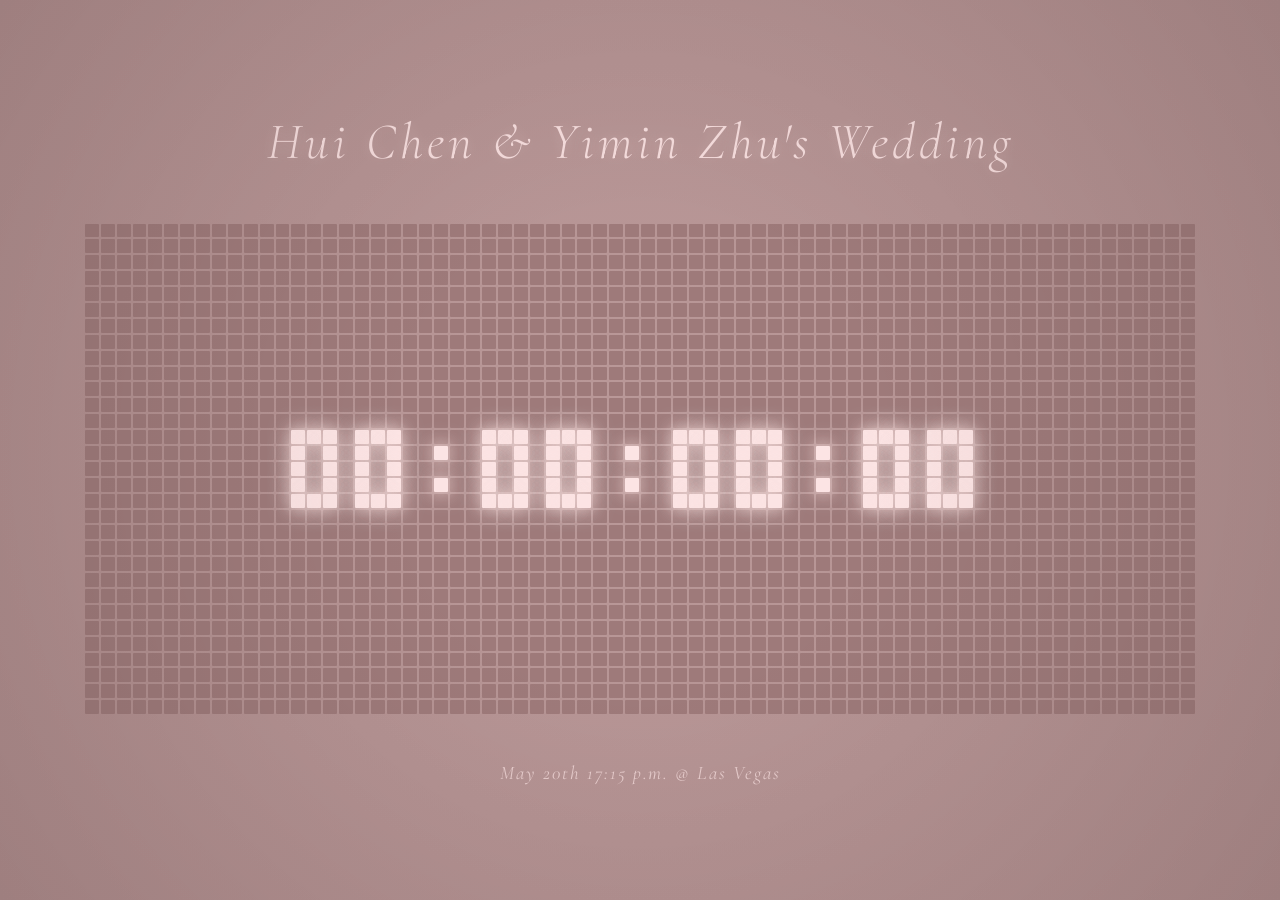
==== wedding.html @ e236e1ac "Add wedding page." ====
<!DOCTYPE html>
<html lang="en">
<head>
	<meta charset="utf-8">
	<meta name="viewport" content="width=device-width, initial-scale=1">

	<!-- Google Font -->
	<link href="https://fonts.googleapis.com/css?family=Roboto&display=swap" rel="stylesheet">
	<link href="https://fonts.googleapis.com/css2?family=Cormorant+Garamond:ital,wght@0,300;1,300&display=swap" rel="stylesheet">

  <!-- Stylesheets -->
	<link rel="stylesheet" href="https://stackpath.bootstrapcdn.com/bootstrap/4.3.1/css/bootstrap.min.css" integrity="sha384-ggOyR0iXCbMQv3Xipma34MD+dH/1fQ784/j6cY/iJTQUOhcWr7x9JvoRxT2MZw1T" crossorigin="anonymous">
	<link href="/lib/fontawesome/css/all.css" rel="stylesheet"> <!--load all styles -->
	<link rel="stylesheet" href="css/owl.carousel.min.css"/>
	<link rel="stylesheet" href="css/animate.css"/>
  <!-- Bootstrap Gallery Template
  @link https://colorlib.com/wp/free-bootstrap-gallery-templates/}
  @author colorlib
  @version 1.0-->
  <link rel="stylesheet" href="css/colorlib.css"/>
  <link rel="stylesheet" href="css/progress.css"/>
	<link rel="stylesheet" href="css/style.css"/>

	<link rel="stylesheet" href="css/style_wedding.css">

  <title>Wedding</title>
</head>

<body>
	<div class="spacial-controls">
		<div class="nav-switch-warp">
			<div class="nav-switch">
				<div class="ns-bar"></div>
			</div>
		</div>
	</div>

	<div class="container">
    <h1 class="wedding-title">Hui Chen <span>&</span> Yimin Zhu's Wedding</h1>
    <div id="pixel-canvas"></div>
    <div class="location-label">May 20th 17:15 p.m. @ Las Vegas</div>
  </div>

  <div class="overlay"></div>

	<!--====== Javascripts & Jquery ======-->
  <script src="https://code.jquery.com/jquery-3.3.1.slim.min.js" integrity="sha384-q8i/X+965DzO0rT7abK41JStQIAqVgRVzpbzo5smXKp4YfRvH+8abtTE1Pi6jizo" crossorigin="anonymous"></script>
  <script src="https://cdnjs.cloudflare.com/ajax/libs/popper.js/1.14.7/umd/popper.min.js" integrity="sha384-UO2eT0CpHqdSJQ6hJty5KVphtPhzWj9WO1clHTMGa3JDZwrnQq4sF86dIHNDz0W1" crossorigin="anonymous"></script>
  <script src="https://stackpath.bootstrapcdn.com/bootstrap/4.3.1/js/bootstrap.min.js" integrity="sha384-JjSmVgyd0p3pXB1rRibZUAYoIIy6OrQ6VrjIEaFf/nJGzIxFDsf4x0xIM+B07jRM" crossorigin="anonymous"></script>
  <script src="js/<bootstrap.bundle.min.js"></script>
  <script src="js/owl.carousel.min.js"></script>
	<script src="js/jquery.nicescroll.min.js"></script>
	<script src="js/isotope.pkgd.min.js"></script>
	<script src="js/imagesloaded.pkgd.min.js"></script>
	<script src="js/circle-progress.min.js"></script>
	<script src="js/colorlib.js"></script>

  <script src="js/progressbar.js"></script>
  <script src="js/progress.js"></script>
	<script src="js/main.js"></script>

	<script src="js/script_wedding.js"></script>

	</body>
</html>
---- css/style_wedding.css ----
:root {
  --canvas-bg: #b08d8d;
  --off-pixel: #9e7a7a;
  --on-pixel: #fce4e4;
  --grid-columns: 70;
  --pixel-gap: 2px;

  /* --- SLOWER ANIMATIONS --- */
  --pulse-speed: 4s;      /* Much slower heartbeat (was 2.5s) */
  --wave-speed: 12s;      /* Much slower background shimmer (was 8s) */
  --scale-amount: 1.35;   /* Slightly gentler growth */
}

body {
  margin: 0;
  padding: 0;
  width: 100vw;
  height: 100vh;
  overflow: hidden;
  background-color: var(--canvas-bg);
  background: radial-gradient(circle at center, #ba9999 0%, #b08d8d 100%);
  display: flex;
  justify-content: center;
  align-items: center;
  font-family: 'Cormorant Garamond', serif;
}

.container {
  display: flex;
  flex-direction: column;
  align-items: center;
  width: 95vw;
  height: 90vh;
  justify-content: center;
  z-index: 10;
}

/* Elegant Title Styling */
.wedding-title {
  font-size: clamp(1.8rem, 6vw, 3.2rem);
  color: var(--on-pixel);
  font-weight: 300;
  font-style: italic;
  letter-spacing: 4px;
  margin-bottom: 50px;
  text-align: center;
  text-shadow: 0 0 15px rgba(252, 228, 224, 0.4);
  opacity: 0.9;
  /* Slower fade-in on load */
  animation: fadeInTitle 5s ease-in-out;
}

.wedding-title .amp {
  font-style: normal;
  font-size: 0.8em;
  opacity: 0.5;
  margin: 0 15px;
}

#pixel-canvas {
  display: grid;
  grid-template-columns: repeat(var(--grid-columns), 1fr);
  gap: var(--pixel-gap);
  width: 100%;
  max-height: 55vh;
  justify-content: center;
  align-content: center;
}

.p {
  background-color: var(--off-pixel);
  border-radius: 1px;
  aspect-ratio: 1 / 1;
  transition: background-color 1s ease; /* Slower color transition */
  transform: scale(1);
  /* Slower background wave */
  animation: bgWave var(--wave-speed) infinite ease-in-out;
}

@keyframes bgWave {
  0%, 100% { opacity: 1; }
  50% { opacity: 0.5; } /* Deeper fade for background boxes */
}

/* Slow Heartbeat for active pixels */
.p.on {
  background-color: var(--on-pixel);
  box-shadow: 0 0 15px rgba(252, 228, 224, 0.5), 0 0 25px var(--on-pixel);
  z-index: 20;
  animation: softPulse var(--pulse-speed) infinite ease-in-out !important;
  opacity: 1 !important;
}

@keyframes softPulse {
  0%, 100% {
    transform: scale(1);
    filter: brightness(1) blur(0px);
  }
  50% {
    transform: scale(var(--scale-amount));
    filter: brightness(1.15) blur(0.5px); /* Soft focus effect at peak */
  }
}

.location-label {
  margin-top: 45px;
  font-size: 1.2rem;
  font-style: italic;
  letter-spacing: 2px;
  color: var(--on-pixel);
  opacity: 0.7;
  text-align: center;
  animation: fadeInTitle 6s ease-in-out;
}

@keyframes fadeInTitle {
  from { opacity: 0; transform: translateY(-10px); }
  to { opacity: 0.9; transform: translateY(0); }
}

.overlay {
  position: absolute;
  top: 0; left: 0; width: 100%; height: 100%;
  background: radial-gradient(circle, transparent 30%, rgba(0,0,0,0.1) 100%);
  pointer-events: none;
  z-index: 100;
}
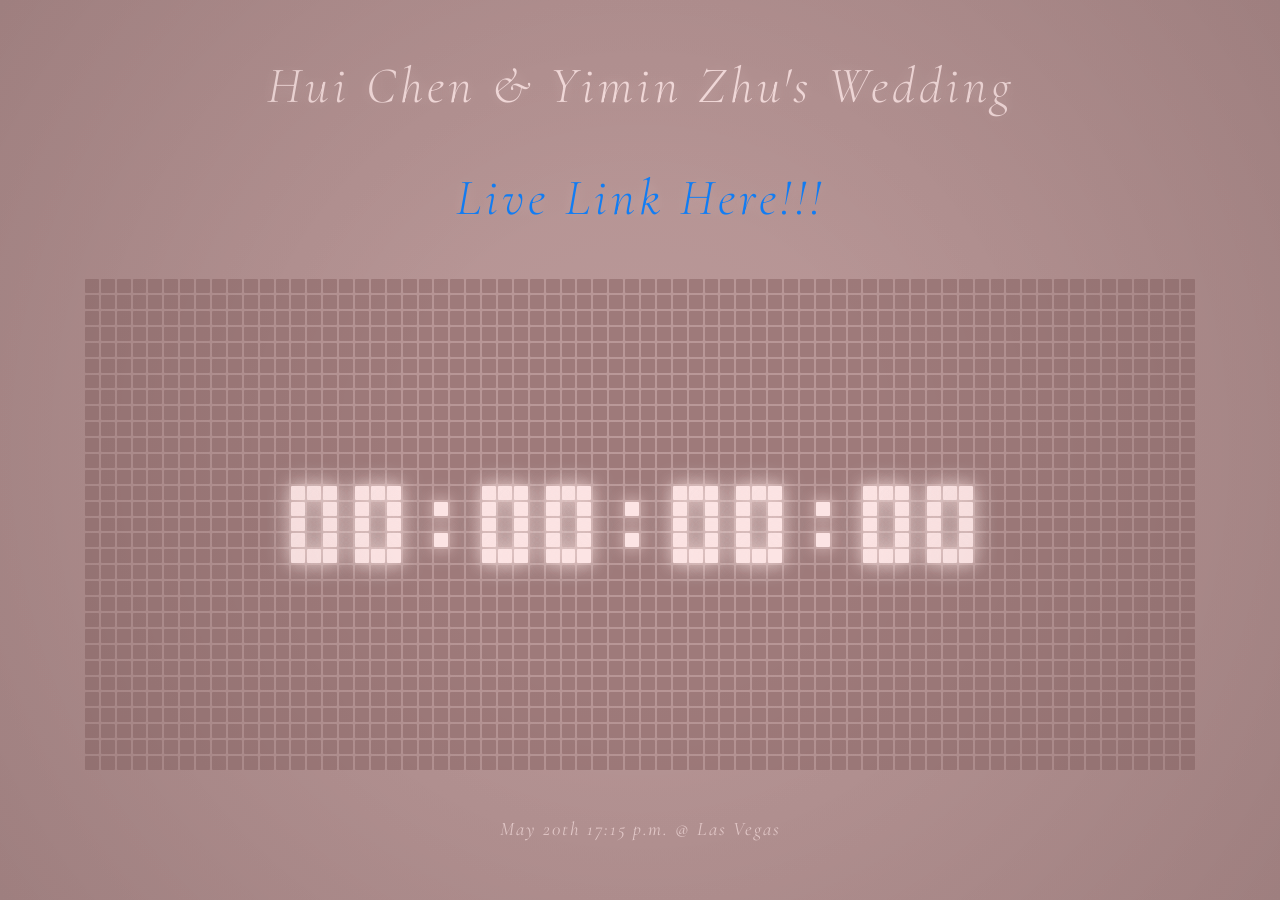
==== commit 7350cfa2: "Add live link to wedding title" ====
--- a/wedding.html
+++ b/wedding.html
@@ -27,16 +27,10 @@
 </head>
 
 <body>
-	<div class="spacial-controls">
-		<div class="nav-switch-warp">
-			<div class="nav-switch">
-				<div class="ns-bar"></div>
-			</div>
-		</div>
-	</div>
 
 	<div class="container">
     <h1 class="wedding-title">Hui Chen <span>&</span> Yimin Zhu's Wedding</h1>
+    <h1 class="wedding-title"><a href="https://m.douyu.com/12848894?fromuid=678851746&share_source=4">Live Link Here!!!</a></h1>
     <div id="pixel-canvas"></div>
     <div class="location-label">May 20th 17:15 p.m. @ Las Vegas</div>
   </div>
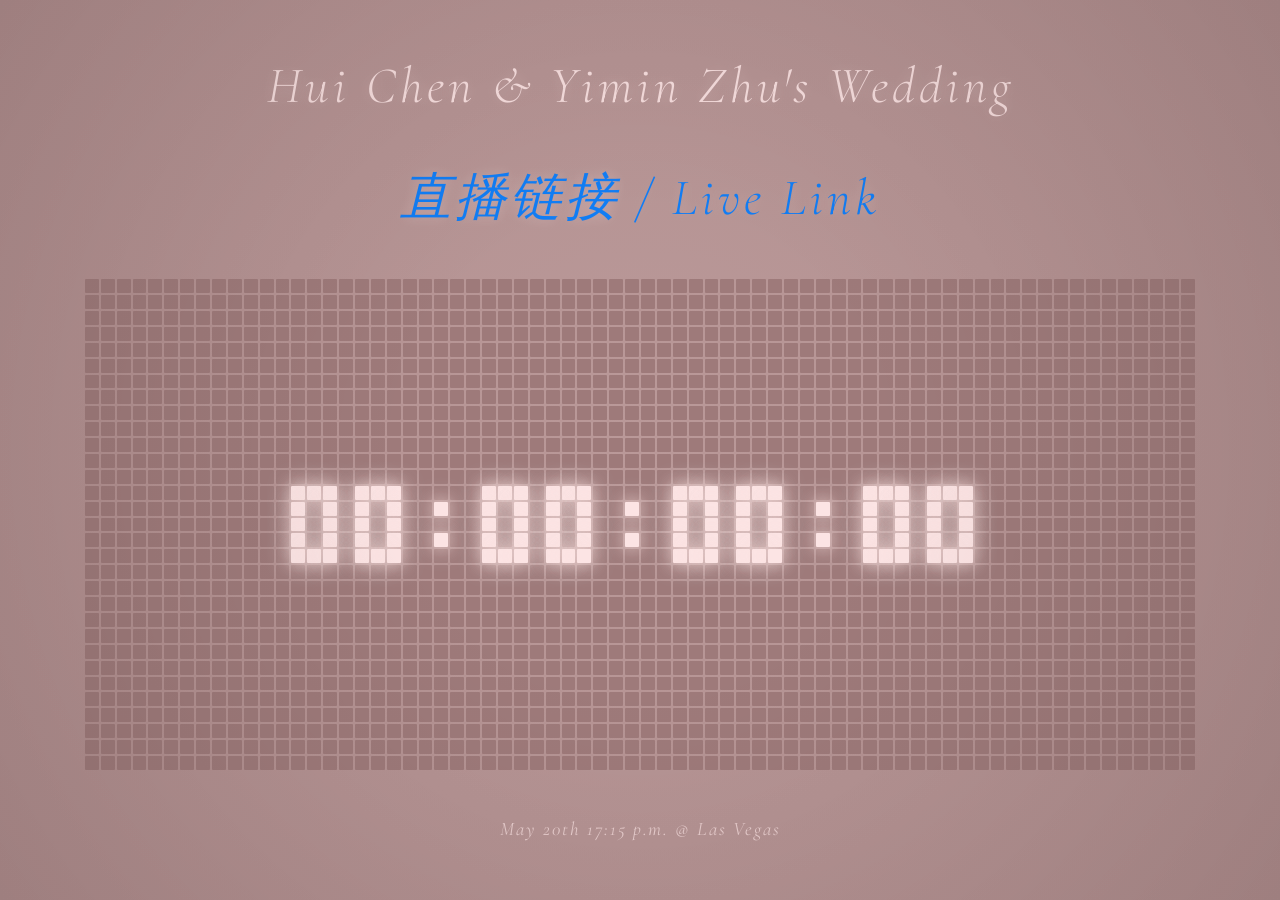
==== commit 4e6e405f: "Update wedding link text to include Chinese translation" ====
--- a/wedding.html
+++ b/wedding.html
@@ -30,7 +30,7 @@
 
 	<div class="container">
     <h1 class="wedding-title">Hui Chen <span>&</span> Yimin Zhu's Wedding</h1>
-    <h1 class="wedding-title"><a href="https://m.douyu.com/12848894?fromuid=678851746&share_source=4">Live Link Here!!!</a></h1>
+    <h1 class="wedding-title"><a href="https://m.douyu.com/12848894?fromuid=678851746&share_source=4">直播链接 / Live Link</a></h1>
     <div id="pixel-canvas"></div>
     <div class="location-label">May 20th 17:15 p.m. @ Las Vegas</div>
   </div>
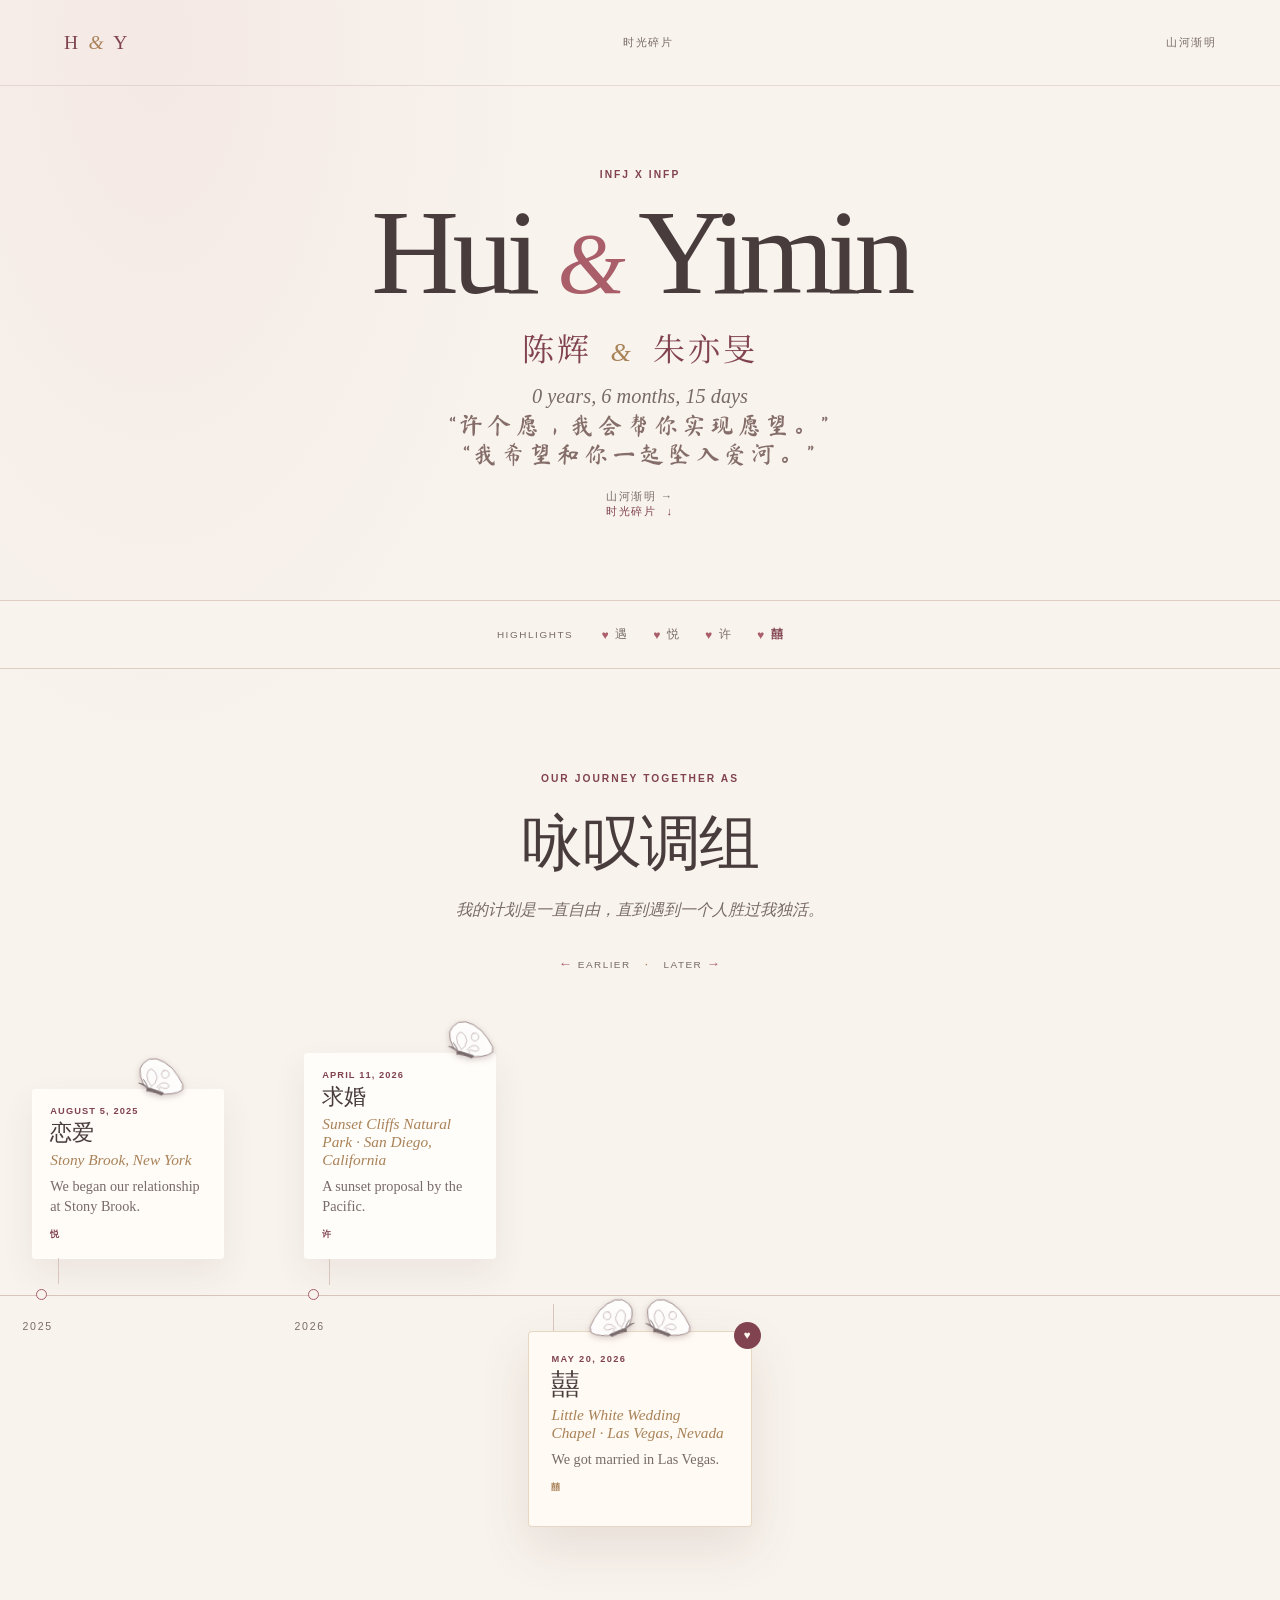
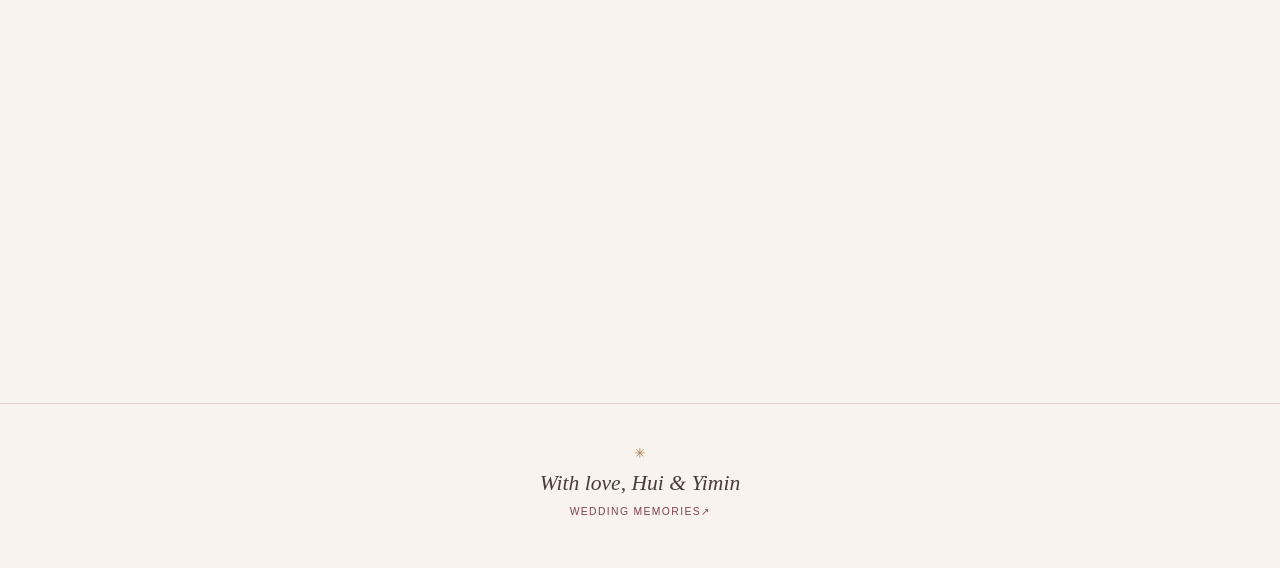
==== commit e7d25905: "Add wedding page Add main, timeline, and map." ====
--- a/wedding.html
+++ b/wedding.html
@@ -1,59 +1,60 @@
-<!DOCTYPE html>
+<!doctype html>
 <html lang="en">
 <head>
-	<meta charset="utf-8">
-	<meta name="viewport" content="width=device-width, initial-scale=1">
+  <meta charset="utf-8">
+  <meta name="viewport" content="width=device-width, initial-scale=1">
+  <meta name="theme-color" content="#f8f3ed">
+  <meta name="description" content="A living album of Hui and Yimin's story, from the first hello to the day they said I do.">
+  <title>辉 &amp; 旻 — 时光碎片</title>
+  <link rel="stylesheet" href="css/style_wedding.css">
+  <script defer src="js/wedding-data.js"></script>
+  <script defer src="js/script_wedding.js"></script>
+</head>
+<body class="timeline-page">
+  <header class="site-header">
+    <a class="wordmark" href="wedding.html" aria-label="Hui and Yimin, home">H <span>&amp;</span> Y</a>
+    <p class="header-note">时光碎片</p>
+    <a class="back-link" href="map.html">山河渐明</a>
+  </header>
 
-	<!-- Google Font -->
-	<link href="https://fonts.googleapis.com/css?family=Roboto&display=swap" rel="stylesheet">
-	<link href="https://fonts.googleapis.com/css2?family=Cormorant+Garamond:ital,wght@0,300;1,300&display=swap" rel="stylesheet">
+  <main>
+    <section class="intro" aria-labelledby="page-title">
+      <p class="eyebrow">INFJ x INFP</p>
+      <h1 id="page-title">Hui <span class="ampersand">&amp;</span> Yimin</h1>
+      <p class="chinese-names chinese-display" lang="zh-Hans">陈辉 <span aria-hidden="true">&amp;</span> 朱亦旻</p>
+      <p class="intro-copy">
+        <span class="relationship-counter" id="relationship-counter" data-start="2026-05-20T00:00:00" role="timer" aria-live="off">Calculating…</span>
+        <span class="chinese-copy chinese-display" lang="zh-Hans">“许个愿，我会帮你实现愿望。”</span>
+        <span class="chinese-copy chinese-display" lang="zh-Hans">“我希望和你一起坠入爱河。”</span>
+      </p>
+      <a class="back-link relationship-counter-link" href="map.html">山河渐明 →</a>
+      <a class="text-link relationship-counter-link" href="#timeline">
+        时光碎片 <span class="text-link-arrow" aria-hidden="true">↓</span>
+      </a>
+    </section>
 
-  <!-- Stylesheets -->
-	<link rel="stylesheet" href="https://stackpath.bootstrapcdn.com/bootstrap/4.3.1/css/bootstrap.min.css" integrity="sha384-ggOyR0iXCbMQv3Xipma34MD+dH/1fQ784/j6cY/iJTQUOhcWr7x9JvoRxT2MZw1T" crossorigin="anonymous">
-	<link href="/lib/fontawesome/css/all.css" rel="stylesheet"> <!--load all styles -->
-	<link rel="stylesheet" href="css/owl.carousel.min.css"/>
-	<link rel="stylesheet" href="css/animate.css"/>
-  <!-- Bootstrap Gallery Template
-  @link https://colorlib.com/wp/free-bootstrap-gallery-templates/}
-  @author colorlib
-  @version 1.0-->
-  <link rel="stylesheet" href="css/colorlib.css"/>
-  <link rel="stylesheet" href="css/progress.css"/>
-	<link rel="stylesheet" href="css/style.css"/>
+    <nav class="highlights" aria-label="Story highlights">
+      <span class="highlights-label">Highlights</span>
+      <div id="highlight-links" class="highlight-links"></div>
+    </nav>
 
-	<link rel="stylesheet" href="css/style_wedding.css">
+    <section class="story-section" id="timeline" aria-labelledby="timeline-title">
+      <div class="section-heading">
+        <p class="eyebrow">Our journey together as</p>
+        <h2 id="timeline-title">咏叹调组</h2>
+        <p class="section-note">我的计划是一直自由，直到遇到一个人胜过我独活。</p>
+      </div>
+      <p class="scroll-hint" aria-hidden="true"><span>←</span> Earlier <span class="hint-dot">·</span> Later <span>→</span></p>
+      <div class="timeline-viewport" id="timeline-viewport" tabindex="0" aria-label="Chronological relationship timeline. Scroll horizontally on desktop or vertically on mobile.">
+        <div class="timeline-track" id="timeline-track"></div>
+      </div>
+    </section>
+  </main>
 
-  <title>Wedding</title>
-</head>
-
-<body>
-
-	<div class="container">
-    <h1 class="wedding-title">Hui Chen <span>&</span> Yimin Zhu's Wedding</h1>
-    <h1 class="wedding-title"><a href="https://m.douyu.com/12848894?fromuid=678851746&share_source=4">直播链接 / Live Link</a></h1>
-    <div id="pixel-canvas"></div>
-    <div class="location-label">May 20th 17:15 p.m. @ Las Vegas</div>
-  </div>
-
-  <div class="overlay"></div>
-
-	<!--====== Javascripts & Jquery ======-->
-  <script src="https://code.jquery.com/jquery-3.3.1.slim.min.js" integrity="sha384-q8i/X+965DzO0rT7abK41JStQIAqVgRVzpbzo5smXKp4YfRvH+8abtTE1Pi6jizo" crossorigin="anonymous"></script>
-  <script src="https://cdnjs.cloudflare.com/ajax/libs/popper.js/1.14.7/umd/popper.min.js" integrity="sha384-UO2eT0CpHqdSJQ6hJty5KVphtPhzWj9WO1clHTMGa3JDZwrnQq4sF86dIHNDz0W1" crossorigin="anonymous"></script>
-  <script src="https://stackpath.bootstrapcdn.com/bootstrap/4.3.1/js/bootstrap.min.js" integrity="sha384-JjSmVgyd0p3pXB1rRibZUAYoIIy6OrQ6VrjIEaFf/nJGzIxFDsf4x0xIM+B07jRM" crossorigin="anonymous"></script>
-  <script src="js/<bootstrap.bundle.min.js"></script>
-  <script src="js/owl.carousel.min.js"></script>
-	<script src="js/jquery.nicescroll.min.js"></script>
-	<script src="js/isotope.pkgd.min.js"></script>
-	<script src="js/imagesloaded.pkgd.min.js"></script>
-	<script src="js/circle-progress.min.js"></script>
-	<script src="js/colorlib.js"></script>
-
-  <script src="js/progressbar.js"></script>
-  <script src="js/progress.js"></script>
-	<script src="js/main.js"></script>
-
-	<script src="js/script_wedding.js"></script>
-
-	</body>
+  <footer class="site-footer">
+    <span class="footer-flower" aria-hidden="true">✳</span>
+    <p>With love, Hui &amp; Yimin</p>
+    <a href="#" target="_blank" rel="noopener">Wedding Memories<span aria-hidden="true">↗</span></a>
+  </footer>
+</body>
 </html>
--- a/css/style_wedding.css
+++ b/css/style_wedding.css
@@ -1,127 +1,365 @@
 :root {
-  --canvas-bg: #b08d8d;
-  --off-pixel: #9e7a7a;
-  --on-pixel: #fce4e4;
-  --grid-columns: 70;
-  --pixel-gap: 2px;
-
-  /* --- SLOWER ANIMATIONS --- */
-  --pulse-speed: 4s;      /* Much slower heartbeat (was 2.5s) */
-  --wave-speed: 12s;      /* Much slower background shimmer (was 8s) */
-  --scale-amount: 1.35;   /* Slightly gentler growth */
+  color-scheme: light;
+  --paper: #f8f3ed;
+  --paper-deep: #f0e7dd;
+  --ink: #493c3d;
+  --ink-soft: #786a68;
+  --rose: #a95e69;
+  --rose-deep: #81434f;
+  --rose-soft: #e8ccd0;
+  --line: #d8c5bc;
+  --gold: #a98258;
+  --serif: "Cormorant Garamond", "Baskerville", "Palatino Linotype", "Book Antiqua", Georgia, serif;
+  --chinese-name: "Noto Serif SC", "Songti SC", "STSong", serif;
+  --chinese-brush: "Ma Shan Zheng", "Kaiti SC", "STKaiti", "Songti SC", "STSong", serif;
+  --sans: "Avenir Next", Avenir, "Segoe UI", sans-serif;
+  --page-gutter: clamp(1.2rem, 5vw, 5rem);
+  --shadow: 0 18px 42px rgba(91, 57, 54, 0.09);
+}
+
+@font-face {
+  font-family: "Noto Serif SC";
+  font-style: normal;
+  font-weight: 400;
+  font-display: swap;
+  src: url("../fonts/noto-serif-sc-wedding.ttf") format("truetype");
+}
+
+@font-face {
+  font-family: "Ma Shan Zheng";
+  font-style: normal;
+  font-weight: 400;
+  font-display: swap;
+  src: url("../fonts/ma-shan-zheng-names.ttf") format("truetype");
+}
+
+* { box-sizing: border-box; }
+
+html {
+  scroll-behavior: auto;
+  background: var(--paper);
 }
 
 body {
+  min-width: 320px;
   margin: 0;
-  padding: 0;
-  width: 100vw;
-  height: 100vh;
-  overflow: hidden;
-  background-color: var(--canvas-bg);
-  background: radial-gradient(circle at center, #ba9999 0%, #b08d8d 100%);
+  color: var(--ink);
+  background:
+    radial-gradient(ellipse at 12% 2%, rgba(235, 205, 207, 0.28), transparent 24rem),
+    var(--paper);
+  font-family: var(--serif);
+  -webkit-font-smoothing: antialiased;
+}
+
+a { color: inherit; }
+a:focus-visible, button:focus-visible, [tabindex="0"]:focus-visible {
+  outline: 2px solid var(--rose-deep);
+  outline-offset: 4px;
+}
+
+.site-header {
   display: flex;
+  align-items: center;
+  justify-content: space-between;
+  min-height: 5.4rem;
+  padding: 0 var(--page-gutter);
+  border-bottom: 1px solid rgba(216, 197, 188, 0.55);
+}
+
+.wordmark {
+  color: var(--rose-deep);
+  font-family: var(--serif);
+  font-size: 1.22rem;
+  font-weight: 500;
+  letter-spacing: 0.14em;
+  text-decoration: none;
+}
+
+.wordmark span { color: var(--gold); font-style: italic; }
+.header-note, .back-link { margin: 0; color: var(--ink-soft); font-family: var(--sans); font-size: 0.7rem; letter-spacing: 0.13em; text-transform: uppercase; }
+.back-link { text-decoration: none; }
+.back-link:hover { color: var(--rose-deep); }
+
+.intro {
+  display: grid;
+  justify-items: center;
+  padding: clamp(3.1rem, 9vh, 7rem) 1.5rem clamp(3.5rem, 9vh, 6.8rem);
+  text-align: center;
+}
+
+.eyebrow {
+  margin: 0 0 0.9rem;
+  color: var(--rose-deep);
+  font-family: var(--sans);
+  font-size: 0.64rem;
+  font-weight: 600;
+  letter-spacing: 0.2em;
+  line-height: 1.6;
+  text-transform: uppercase;
+}
+
+.intro h1 {
+  margin: 0;
+  font-size: clamp(3.5rem, 9.5vw, 8rem);
+  font-weight: 300;
+  letter-spacing: -0.055em;
+  line-height: 0.9;
+}
+
+.ampersand { color: var(--rose); font-size: 0.72em; font-style: italic; font-weight: 300; }
+.chinese-display { font-style: normal; font-weight: 400; }
+.chinese-names {
+  margin: 1rem 0 -0.65rem;
+  color: var(--rose-deep);
+  font-family: var(--chinese-name);
+  font-size: clamp(1.55rem, 3vw, 2rem);
+  letter-spacing: 0.1em;
+}
+.chinese-names span { margin: 0 0.28em; color: var(--gold); font-family: var(--serif); font-size: 0.82em; font-style: italic; }
+.intro-copy { display: grid; gap: 0.32rem; margin: 1.6rem 0 1.45rem; color: var(--ink-soft); font-size: clamp(1rem, 2vw, 1.27rem); font-style: italic; }
+.chinese-copy {
+  color: #856d69;
+  font-family: var(--chinese-brush);
+  font-size: 1.18em;
+  letter-spacing: 0.16em;
+}
+.text-link { color: var(--rose-deep); font-family: var(--sans); font-size: 0.7rem; letter-spacing: 0.13em; text-decoration: none; text-transform: uppercase; }
+.text-link-arrow { display: inline-block; margin-left: 0.35rem; transition: transform 180ms ease; }
+.text-link:hover .text-link-arrow { transform: translateY(3px); }
+.relationship-counter { display: inline-block; font-variant-numeric: tabular-nums; }
+.relationship-counter.is-ticking { animation: counter-tick 480ms ease-out; }
+@keyframes counter-tick {
+  from { opacity: 0.45; transform: translateY(0.14em); }
+  to { opacity: 1; transform: translateY(0); }
+}
+
+.highlights {
+  position: sticky;
+  top: 0;
+  z-index: 20;
+  display: flex;
+  align-items: center;
   justify-content: center;
-  align-items: center;
-  font-family: 'Cormorant Garamond', serif;
-}
-
-.container {
+  gap: clamp(0.8rem, 2.2vw, 2rem);
+  min-height: 4.3rem;
+  padding: 0.55rem var(--page-gutter);
+  border-top: 1px solid rgba(216, 197, 188, 0.8);
+  border-bottom: 1px solid rgba(216, 197, 188, 0.8);
+  background: rgba(248, 243, 237, 0.94);
+  backdrop-filter: blur(14px);
+}
+
+.highlights-label { flex: 0 0 auto; color: var(--ink-soft); font-family: var(--sans); font-size: 0.62rem; letter-spacing: 0.16em; text-transform: uppercase; }
+.highlight-links { display: flex; align-items: center; justify-content: center; gap: clamp(0.6rem, 2vw, 1.7rem); }
+.highlight-link { display: inline-flex; align-items: center; gap: 0.42rem; color: var(--ink-soft); font-family: var(--sans); font-size: 0.72rem; letter-spacing: 0.02em; text-decoration: none; white-space: nowrap; transition: color 160ms ease; }
+.highlight-link:hover, .highlight-link.is-marriage { color: var(--rose-deep); }
+.highlight-link.is-marriage { font-weight: 600; }
+.highlight-dot { color: var(--rose); font-size: 0.74rem; }
+
+.story-section { padding: clamp(3.8rem, 8vw, 7rem) 0 max(4.5rem, 44vh); }
+.section-heading { max-width: 38rem; margin: 0 auto 2.1rem; padding: 0 1.5rem; text-align: center; }
+.section-heading h2 { margin: 0; font-size: clamp(2.3rem, 4.8vw, 4rem); font-weight: 300; letter-spacing: -0.035em; }
+.section-note { max-width: 32rem; margin: 0.8rem auto 0; color: var(--ink-soft); font-size: 1rem; font-style: italic; line-height: 1.55; }
+.scroll-hint { margin: 0 0 0.7rem; color: var(--ink-soft); font-family: var(--sans); font-size: 0.62rem; letter-spacing: 0.15em; text-align: center; text-transform: uppercase; }
+.scroll-hint span { color: var(--rose); font-size: 0.85rem; }
+.scroll-hint .hint-dot { padding: 0 0.6rem; color: var(--gold); }
+
+.timeline-viewport {
+  position: relative;
+  width: 100%;
+  height: 39rem;
+  overflow-x: auto;
+  overflow-y: hidden;
+  overscroll-behavior-x: contain;
+  scrollbar-color: var(--rose-soft) transparent;
+  scrollbar-width: thin;
+}
+
+.timeline-track {
+  position: relative;
+  display: flex;
+  align-items: stretch;
+  width: max-content;
+  min-width: 100%;
+  height: 100%;
+  padding: 0 50vw;
+}
+
+.timeline-track::before {
+  position: absolute;
+  top: 50%;
+  right: 0;
+  left: 0;
+  height: 1px;
+  background: linear-gradient(90deg, transparent, var(--line) 4%, var(--line) 96%, transparent);
+  content: "";
+}
+
+.timeline-track::after { flex: 0 0 50vw; content: ""; }
+
+.year-group { position: relative; flex: 0 0 auto; height: 100%; }
+.year-node { position: absolute; z-index: 1; top: calc(50% - 0.35rem); left: 1.25rem; width: 0.7rem; height: 0.7rem; border: 1px solid var(--rose); border-radius: 50%; background: var(--paper); }
+.year-label { position: absolute; top: calc(50% + 1.6rem); left: 0.4rem; margin: 0; color: var(--ink-soft); font-family: var(--sans); font-size: 0.66rem; font-weight: 500; letter-spacing: 0.17em; }
+
+.event-card {
+  position: absolute;
+  z-index: 2;
   display: flex;
   flex-direction: column;
-  align-items: center;
-  width: 95vw;
-  height: 90vh;
-  justify-content: center;
-  z-index: 10;
-}
-
-/* Elegant Title Styling */
-.wedding-title {
-  font-size: clamp(1.8rem, 6vw, 3.2rem);
-  color: var(--on-pixel);
-  font-weight: 300;
-  font-style: italic;
-  letter-spacing: 4px;
-  margin-bottom: 50px;
+  width: 12rem;
+  min-height: 9.5rem;
+  padding: 1rem 1.08rem 1.05rem;
+  border: 1px solid rgba(255, 253, 249, 0.82);
+  border-radius: 0.24rem;
+  background: rgba(255, 253, 249, 0.92);
+  box-shadow: 0 14px 34px rgba(91, 57, 54, 0.075);
+  text-decoration: none;
+  transition: box-shadow 180ms ease, transform 180ms ease, border-color 180ms ease;
+}
+
+.event-card::after { position: absolute; left: 1.55rem; width: 1px; height: 1.65rem; background: var(--line); content: ""; }
+.event-card--above { bottom: calc(50% + 2.25rem); }
+.event-card--above::after { top: 100%; }
+.event-card--below { top: calc(50% + 2.25rem); }
+.event-card--below::after { bottom: 100%; }
+.event-card:hover { z-index: 4; border-color: rgba(232, 204, 208, 0.9); box-shadow: 0 18px 42px rgba(91, 57, 54, 0.12); transform: translateY(-3px); }
+.event-card--has-cover { display: block; min-height: 0; padding: 0; border: 0; background: transparent; }
+.event-card--has-cover:hover, .event-card--has-cover:focus-visible { border-color: transparent; }
+.event-flip-inner { position: relative; display: block; }
+.event-face { display: flex; flex-direction: column; overflow: hidden; border: 1px solid rgba(255, 253, 249, 0.9); border-radius: 0.24rem; }
+.event-face--front { position: relative; z-index: 1; min-height: 9.5rem; padding: 1rem 1.08rem 1.05rem; background: rgba(255, 253, 249, 0.96); transition: opacity 900ms ease; }
+.event-face--back { position: absolute; inset: 0; opacity: 0; background: var(--paper-deep); transition: opacity 1200ms ease 160ms; }
+.event-card--has-cover:hover .event-face--front, .event-card--has-cover:focus-visible .event-face--front { opacity: 0; }
+.event-card--has-cover:hover .event-face--back, .event-card--has-cover:focus-visible .event-face--back { opacity: 1; }
+.event-face--back .event-cover-wrap { flex: 1; height: auto; min-height: 0; margin: 0; }
+.event-copy { display: flex; flex-direction: column; align-items: flex-start; }
+.event-date { margin-bottom: 0.35rem; color: var(--rose-deep); font-family: var(--sans); font-size: 0.58rem; font-weight: 600; letter-spacing: 0.12em; text-transform: uppercase; }
+.event-title { font-size: 1.38rem; font-weight: 500; line-height: 1.02; }
+.event-location { margin-top: 0.44rem; color: var(--gold); font-size: 0.96rem; font-style: italic; }
+.event-description { margin-top: 0.5rem; color: var(--ink-soft); font-size: 0.89rem; line-height: 1.35; }
+.event-cover-wrap { display: block; height: 7.2rem; margin: -1rem -1.08rem 0.8rem; overflow: hidden; background: var(--paper-deep); }
+.event-cover { display: block; width: 100%; height: 100%; object-fit: cover; }
+.milestone-badge { align-self: flex-start; margin-top: 0.75rem; color: var(--rose-deep); font-family: var(--sans); font-size: 0.56rem; font-weight: 600; letter-spacing: 0.13em; text-transform: uppercase; }
+.event-card--travel .milestone-badge { color: #6f9270; }
+.event-card--todo .milestone-badge { color: #699bb4; opacity: 0.72; }
+.event-card--marriage { width: 14rem; min-height: 12.3rem; padding: 1.4rem; border-color: rgba(196, 165, 128, 0.42); background: #fffaf3; box-shadow: 0 20px 50px rgba(117, 74, 64, 0.13); }
+.event-card--marriage.event-card--has-cover { min-height: 0; padding: 0; border-color: transparent; background: transparent; }
+.event-card--marriage .event-face--front { min-height: 12.3rem; padding: 1.4rem; border-color: rgba(196, 165, 128, 0.42); background: #fffaf3; }
+.event-card--marriage::before { position: absolute; z-index: 5; top: -0.55rem; right: -0.55rem; display: grid; width: 1.7rem; height: 1.7rem; place-items: center; border-radius: 50%; background: var(--rose-deep); color: #fff9ef; content: "♥"; font-size: 0.72rem; pointer-events: none; }
+.event-card--marriage .event-title { font-size: 1.8rem; }
+.event-card--marriage .event-date { letter-spacing: 0.15em; }
+.event-card--marriage .milestone-badge { color: var(--gold); }
+
+.timeline-butterfly {
+  position: absolute;
+  z-index: 6;
+  top: 0;
+  left: var(--butterfly-left);
+  display: grid;
+  width: 2.8rem;
+  height: 2.8rem;
+  place-items: center;
+  filter: drop-shadow(0 2px 3px rgba(107, 76, 77, 0.3));
+  cursor: pointer;
+  transform: translate(-50%, -58%) rotate(var(--butterfly-tilt));
+}
+.timeline-butterfly svg { width: 100%; height: 100%; overflow: visible; animation: butterfly-rest 3.4s ease-in-out infinite; }
+.butterfly-wing { fill: rgba(255, 255, 255, 0.96); stroke: #9b8586; stroke-width: 1; stroke-linejoin: miter; stroke-miterlimit: 3; }
+.butterfly-wing-group { transform-box: fill-box; }
+.butterfly-wing-group--near { transform-origin: 50% 92%; animation: butterfly-flutter-side 360ms ease-in-out infinite alternate; }
+.butterfly-marking { fill: none; stroke: #ad9595; stroke-width: 0.8; stroke-linecap: round; stroke-linejoin: round; }
+.butterfly-body { fill: #78696b; stroke: #78696b; stroke-linecap: round; stroke-linejoin: round; stroke-width: 1.1; }
+.timeline-butterfly--mirrored { transform: translate(-50%, -58%) rotate(var(--butterfly-tilt)) scaleX(-1); }
+.timeline-butterfly.is-flying-away { animation: butterfly-fly 850ms cubic-bezier(0.2, 0.62, 0.24, 1) forwards; }
+.timeline-butterfly--mirrored.is-flying-away { animation-name: butterfly-fly-mirrored; }
+@keyframes butterfly-rest { 0%, 100% { transform: translateY(0) rotate(-4deg); } 50% { transform: translateY(-3px) rotate(4deg); } }
+@keyframes butterfly-flutter-side { from { transform: scaleX(0.64) rotate(-3deg); } to { transform: scaleX(1) rotate(5deg); } }
+@keyframes butterfly-fly { to { opacity: 0; transform: translate(calc(-50% + var(--butterfly-x)), calc(-78% + var(--butterfly-y))) rotate(32deg) scale(0.65); } }
+@keyframes butterfly-fly-mirrored { to { opacity: 0; transform: translate(calc(-50% + var(--butterfly-x)), calc(-78% + var(--butterfly-y))) rotate(-32deg) scale(0.65) scaleX(-1); } }
+
+.site-footer {
+  display: grid;
+  justify-items: center;
+  gap: 0.55rem;
+  padding: 2.6rem 1.4rem 3.2rem;
+  border-top: 1px solid rgba(216, 197, 188, 0.7);
   text-align: center;
-  text-shadow: 0 0 15px rgba(252, 228, 224, 0.4);
-  opacity: 0.9;
-  /* Slower fade-in on load */
-  animation: fadeInTitle 5s ease-in-out;
-}
-
-.wedding-title .amp {
-  font-style: normal;
-  font-size: 0.8em;
-  opacity: 0.5;
-  margin: 0 15px;
-}
-
-#pixel-canvas {
-  display: grid;
-  grid-template-columns: repeat(var(--grid-columns), 1fr);
-  gap: var(--pixel-gap);
-  width: 100%;
-  max-height: 55vh;
-  justify-content: center;
-  align-content: center;
-}
-
-.p {
-  background-color: var(--off-pixel);
-  border-radius: 1px;
-  aspect-ratio: 1 / 1;
-  transition: background-color 1s ease; /* Slower color transition */
-  transform: scale(1);
-  /* Slower background wave */
-  animation: bgWave var(--wave-speed) infinite ease-in-out;
-}
-
-@keyframes bgWave {
-  0%, 100% { opacity: 1; }
-  50% { opacity: 0.5; } /* Deeper fade for background boxes */
-}
-
-/* Slow Heartbeat for active pixels */
-.p.on {
-  background-color: var(--on-pixel);
-  box-shadow: 0 0 15px rgba(252, 228, 224, 0.5), 0 0 25px var(--on-pixel);
-  z-index: 20;
-  animation: softPulse var(--pulse-speed) infinite ease-in-out !important;
-  opacity: 1 !important;
-}
-
-@keyframes softPulse {
-  0%, 100% {
-    transform: scale(1);
-    filter: brightness(1) blur(0px);
-  }
-  50% {
-    transform: scale(var(--scale-amount));
-    filter: brightness(1.15) blur(0.5px); /* Soft focus effect at peak */
-  }
-}
-
-.location-label {
-  margin-top: 45px;
-  font-size: 1.2rem;
-  font-style: italic;
-  letter-spacing: 2px;
-  color: var(--on-pixel);
-  opacity: 0.7;
-  text-align: center;
-  animation: fadeInTitle 6s ease-in-out;
-}
-
-@keyframes fadeInTitle {
-  from { opacity: 0; transform: translateY(-10px); }
-  to { opacity: 0.9; transform: translateY(0); }
-}
-
-.overlay {
-  position: absolute;
-  top: 0; left: 0; width: 100%; height: 100%;
-  background: radial-gradient(circle, transparent 30%, rgba(0,0,0,0.1) 100%);
-  pointer-events: none;
-  z-index: 100;
-}
+}
+
+.footer-flower { color: var(--gold); font-size: 0.85rem; }
+.site-footer p { margin: 0; font-size: 1.35rem; font-style: italic; }
+.site-footer a { color: var(--rose-deep); font-family: var(--sans); font-size: 0.65rem; letter-spacing: 0.13em; text-decoration: none; text-transform: uppercase; }
+.site-footer a:hover { text-decoration: underline; text-underline-offset: 0.25rem; }
+
+/* Reusable event story page */
+.event-detail { width: min(100% - 2.5rem, 66rem); margin: 0 auto; padding: clamp(3rem, 8vw, 6rem) 0 4rem; }
+.detail-heading { max-width: 45rem; margin: 0 auto 2.2rem; text-align: center; }
+.detail-date { margin: 0.6rem 0 0.2rem; color: var(--rose-deep); font-family: var(--sans); font-size: 0.7rem; letter-spacing: 0.14em; text-transform: uppercase; }
+.detail-title { margin: 0; font-size: clamp(3rem, 8vw, 6.5rem); font-weight: 300; letter-spacing: -0.045em; line-height: 0.98; }
+.detail-location { margin: 0.9rem 0 0; color: var(--gold); font-size: 1.25rem; font-style: italic; }
+.detail-hero-wrap { max-width: 55rem; max-height: 36rem; margin: 0 auto 2.7rem; overflow: hidden; background: var(--paper-deep); }
+.detail-hero { display: block; width: 100%; max-height: 36rem; object-fit: cover; }
+.detail-story { max-width: 38rem; margin: 0 auto; color: #554749; font-size: clamp(1.2rem, 2.2vw, 1.52rem); line-height: 1.7; }
+.detail-story p { margin: 0 0 1.35rem; }
+.detail-map-link, .detail-timeline-link { display: block; width: fit-content; margin-right: auto; margin-left: auto; }
+.detail-map-link { margin-top: 2.8rem; }
+.detail-timeline-link { margin-top: 0.75rem; margin-bottom: 3rem; }
+.detail-gallery { margin: 4rem 0 3rem; text-align: center; }
+.detail-gallery > .eyebrow { margin-bottom: 1.5rem; }
+.gallery-grid { display: grid; grid-template-columns: repeat(2, minmax(0, 1fr)); gap: clamp(0.65rem, 2vw, 1.3rem); }
+.gallery-photo { margin: 0; }
+.gallery-photo img { display: block; width: 100%; max-height: 35rem; aspect-ratio: 4 / 3; object-fit: cover; background: var(--paper-deep); }
+.gallery-photo figcaption { margin-top: 0.5rem; color: var(--ink-soft); font-size: 0.92rem; font-style: italic; }
+.detail-navigation { display: flex; justify-content: space-between; gap: 1rem; padding-top: 1.3rem; border-top: 1px solid var(--line); }
+.detail-nav-link { max-width: 48%; color: var(--rose-deep); font-family: var(--sans); font-size: 0.67rem; letter-spacing: 0.1em; text-decoration: none; text-transform: uppercase; }
+.detail-nav-link:hover { text-decoration: underline; text-underline-offset: 0.25rem; }
+.detail-nav-link--next { margin-left: auto; text-align: right; }
+.button-link { display: inline-block; margin-top: 1rem; padding: 0.8rem 1rem; border: 1px solid var(--rose); color: var(--rose-deep); font-family: var(--sans); font-size: 0.68rem; letter-spacing: 0.12em; text-decoration: none; text-transform: uppercase; }
+
+@media (max-width: 760px) {
+  :root { --page-gutter: 1.25rem; }
+  .site-header { min-height: 4.5rem; }
+  .header-note { font-size: 0.59rem; }
+  .intro { min-height: 23rem; padding-top: 4.2rem; padding-bottom: 4rem; }
+  .intro h1 { font-size: clamp(3.45rem, 16vw, 6.5rem); }
+  .intro-copy { max-width: 19rem; line-height: 1.45; }
+  .highlights { align-items: flex-start; flex-direction: column; gap: 0.45rem; padding: 0.65rem 1rem 0.75rem; }
+  .highlights-label { font-size: 0.54rem; }
+  .highlight-links { width: 100%; justify-content: space-between; gap: 0.55rem; }
+  .highlight-link { gap: 0.2rem; font-size: clamp(0.56rem, 2.7vw, 0.7rem); }
+  .highlight-dot { font-size: 0.6rem; }
+  .story-section { padding-top: 3.6rem; padding-bottom: 34vh; }
+  .section-heading { margin-bottom: 1.3rem; }
+  .section-heading h2 { font-size: 2.5rem; }
+  .section-note { font-size: 0.95rem; }
+  .scroll-hint { display: none; }
+  .timeline-viewport { height: auto; overflow: visible; }
+  .timeline-track { display: block; width: auto; min-width: 0; height: auto; padding: 0 1rem 0 1.4rem; }
+  .timeline-track::after { display: none; }
+  .timeline-track::before { top: 0.2rem; right: auto; bottom: 0; left: 1.75rem; width: 1px; height: auto; background: linear-gradient(180deg, transparent, var(--line) 2%, var(--line) 98%, transparent); }
+  .year-group { width: auto !important; height: auto; margin: 0 0 1.2rem 1rem; padding: 0 0 0.6rem 1.5rem; border-left: 0; }
+  .year-node { top: 0.4rem; left: 0; width: 0.62rem; height: 0.62rem; }
+  .year-label { position: static; margin: 0 0 0.9rem; color: var(--rose-deep); font-size: 0.72rem; }
+  .event-card, .event-card--marriage { position: relative; top: auto; bottom: auto; left: auto !important; width: min(100%, 31rem); min-height: 0; margin: 0 0 0.85rem; padding: 1rem 1.05rem 1.05rem; }
+  .event-card--has-cover, .event-card--marriage.event-card--has-cover { min-height: 0; padding: 0; }
+  .event-card--has-cover .event-face--front { min-height: 0; padding: 1rem 1.05rem 1.05rem; }
+  .event-card--marriage.event-card--has-cover .event-face--front { min-height: 0; padding: 1.15rem 1.1rem 1.2rem; }
+  .event-card::after { top: 1.35rem; right: 100%; bottom: auto; left: auto; width: 1.6rem; height: 1px; margin-right: 1px; }
+  .event-card--marriage { padding: 1.15rem 1.1rem 1.2rem; }
+  .event-card--marriage .event-title { font-size: 1.72rem; }
+  .timeline-butterfly { width: 2.55rem; height: 2.55rem; }
+  .event-cover-wrap { height: 11rem; }
+  .site-footer { padding-bottom: 2.8rem; }
+  .event-detail { width: min(100% - 2.2rem, 42rem); padding-top: 3.5rem; }
+  .detail-title { font-size: clamp(3.1rem, 14vw, 5rem); }
+  .detail-hero-wrap { margin-bottom: 2rem; }
+  .gallery-grid { grid-template-columns: 1fr; }
+}
+
+@media (prefers-reduced-motion: reduce) {
+  .event-face--front, .event-face--back { transition-duration: 1ms; transition-delay: 0ms; }
+}
+
+@media (prefers-reduced-motion: reduce) {
+  *, *::before, *::after { scroll-behavior: auto !important; animation-duration: 0.01ms !important; animation-iteration-count: 1 !important; transition-duration: 0.01ms !important; }
+}
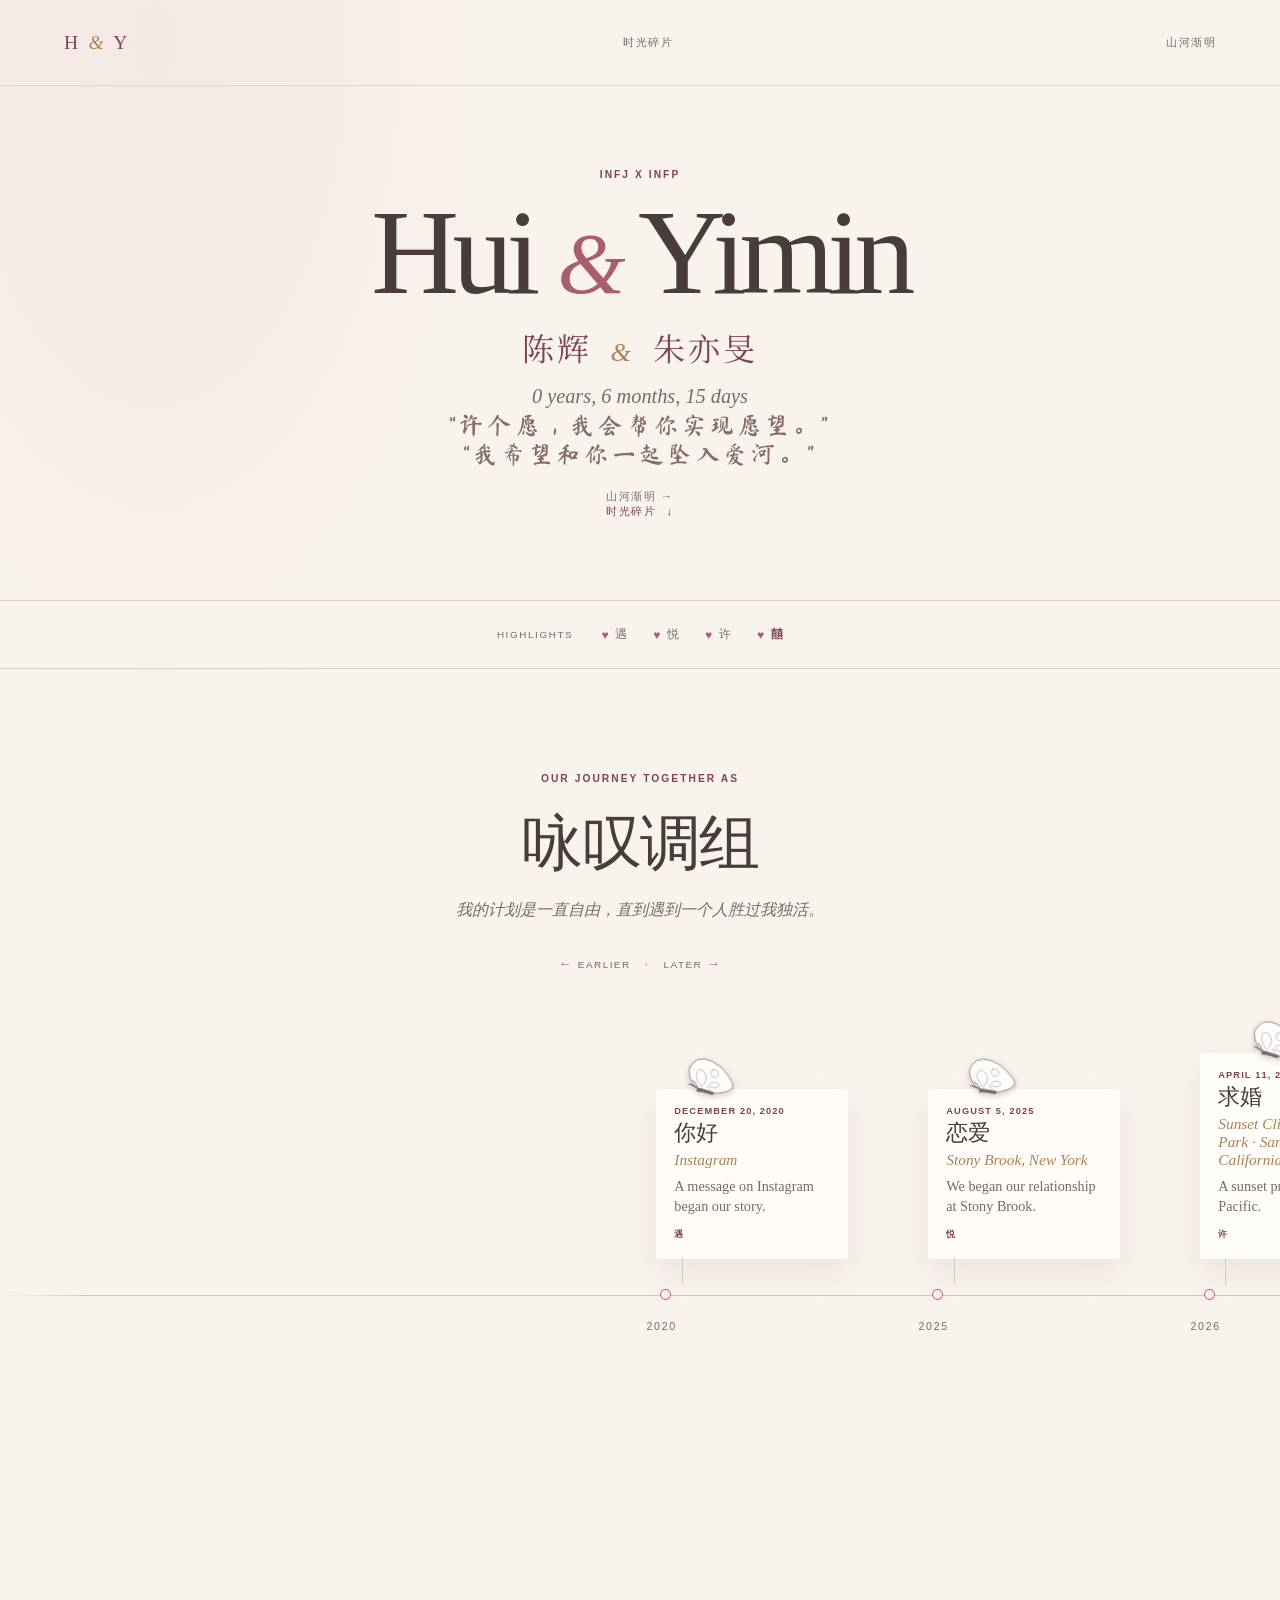
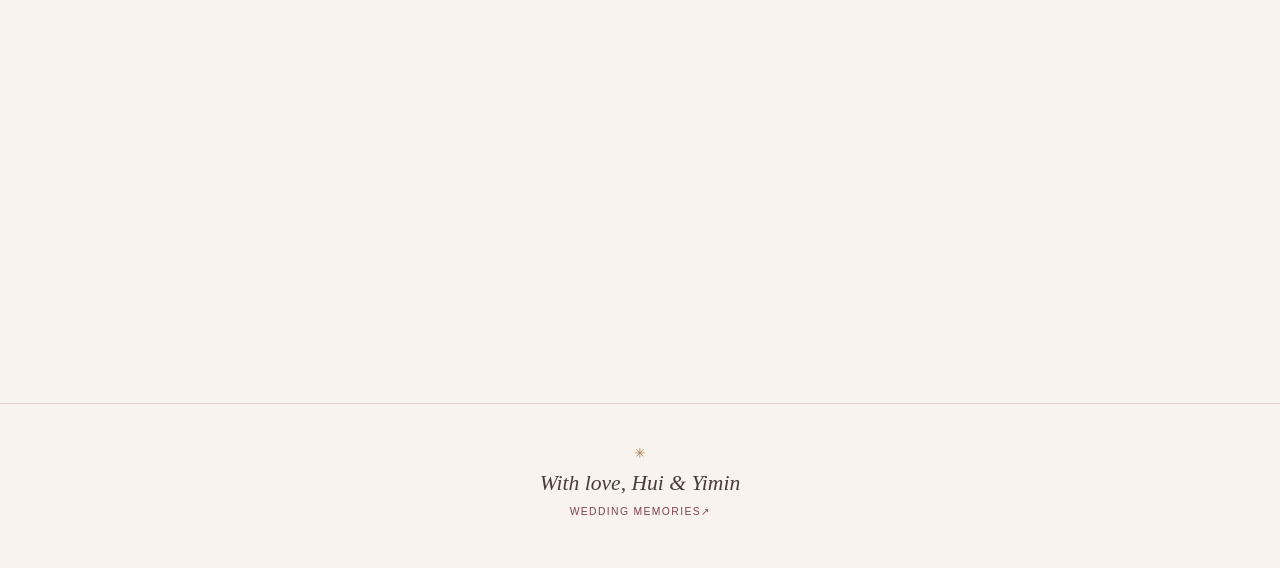
==== commit 8f00c1be: "Add float player" ====
--- a/wedding.html
+++ b/wedding.html
@@ -28,7 +28,7 @@
         <span class="chinese-copy chinese-display" lang="zh-Hans">“我希望和你一起坠入爱河。”</span>
       </p>
       <a class="back-link relationship-counter-link" href="map.html">山河渐明 →</a>
-      <a class="text-link relationship-counter-link" href="#timeline">
+      <a class="text-link relationship-counter-link" href="wedding.html">
         时光碎片 <span class="text-link-arrow" aria-hidden="true">↓</span>
       </a>
     </section>
@@ -48,6 +48,8 @@
       <div class="timeline-viewport" id="timeline-viewport" tabindex="0" aria-label="Chronological relationship timeline. Scroll horizontally on desktop or vertically on mobile.">
         <div class="timeline-track" id="timeline-track"></div>
       </div>
+
+      <!-- <iframe data-testid="embed-iframe" style="border-radius:12px" src="https://open.spotify.com/embed/playlist/3vpiftToKw9MoF6huipey8?utm_source=generator&si=ca82418fa55943f0" width="100%" height="352" frameBorder="20" allowfullscreen="" allow="autoplay; clipboard-write; encrypted-media; fullscreen; picture-in-picture" loading="lazy"></iframe> -->
     </section>
   </main>
 
